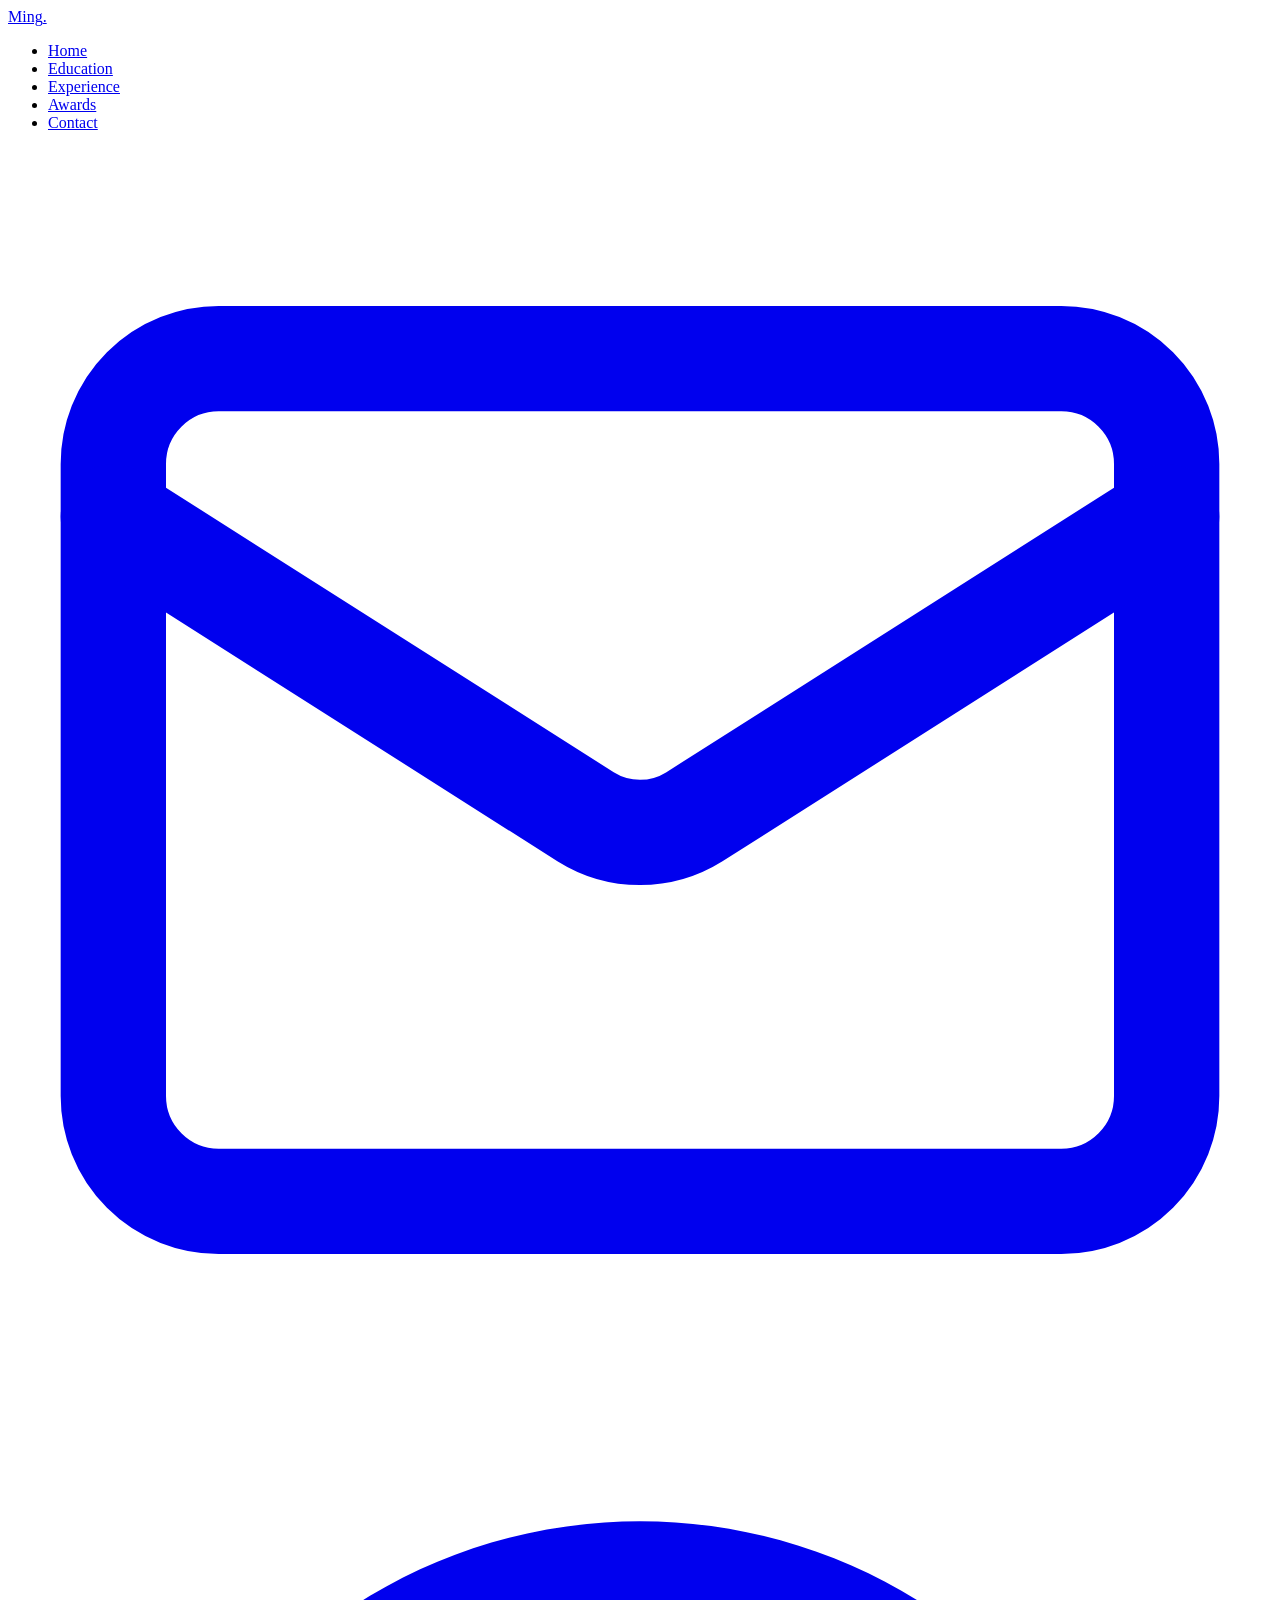
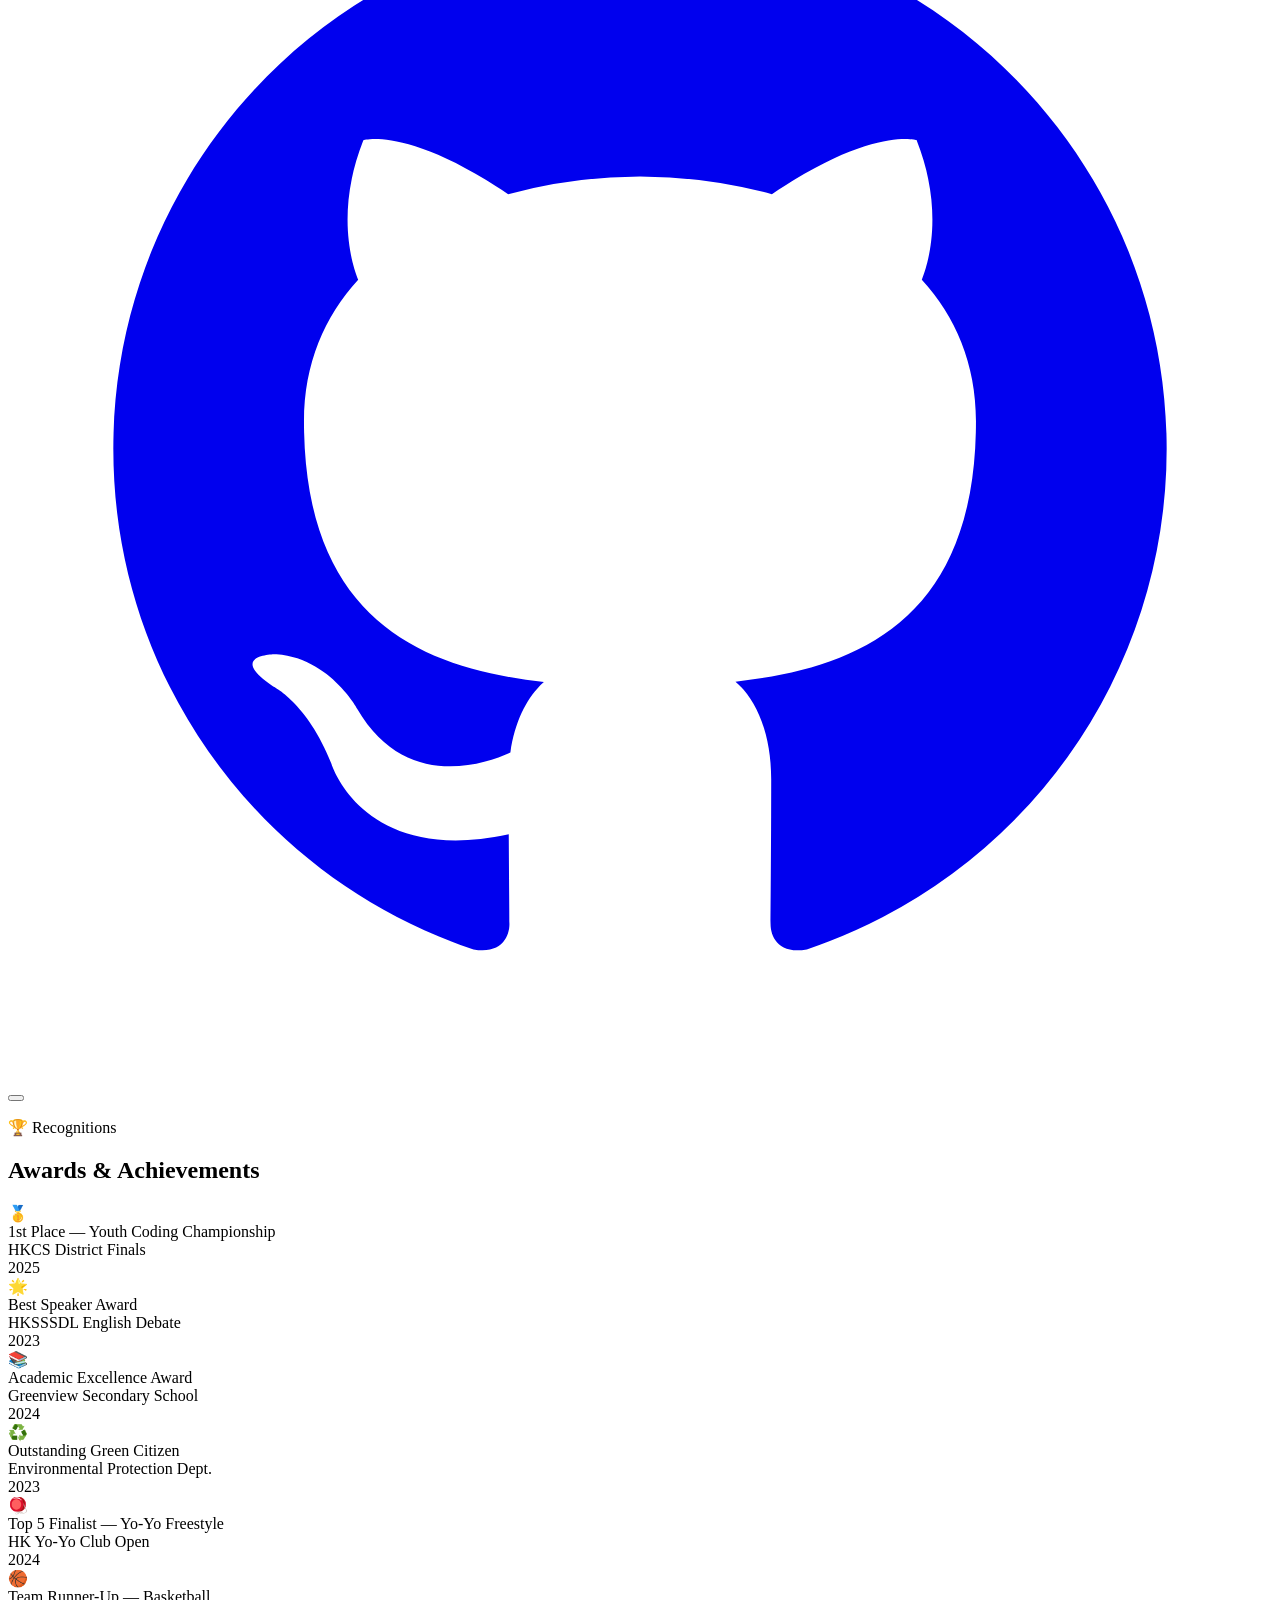
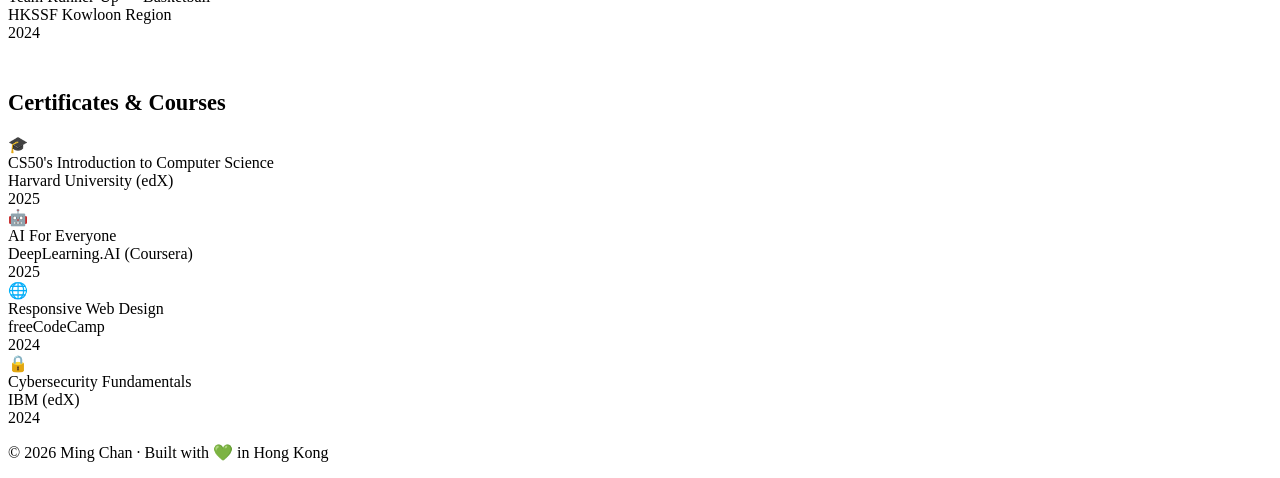
==== achievements.html @ fbb934cd "Add files via upload" ====
<!DOCTYPE html>
<html lang="en">
<head>
  <meta charset="UTF-8"/>
  <meta name="viewport" content="width=device-width,initial-scale=1.0"/>
  <title>Ming Chan — Awards</title>
  <link rel="stylesheet" href="assets/css/style.css"/>
  <script src="assets/js/main.js" defer></script>
</head>
<body>

<nav class="navbar" id="navbar">
  <div class="nav-container">
    <a class="nav-logo" href="index.html">Ming<span class="dot">.</span></a>
    <ul class="nav-links" id="navLinks">
      <li><a href="index.html#home"         class="nav-link">Home</a></li>
      <li><a href="index.html#education"    class="nav-link">Education</a></li>
      <li><a href="index.html#experience"   class="nav-link">Experience</a></li>
      <li><a href="index.html#achievements" class="nav-link">Awards</a></li>
      <li><a href="index.html#contact"      class="nav-link">Contact</a></li>
    </ul>
    <div class="nav-actions">
      <a href="mailto:abc@gmail.com" class="icon-btn" title="Email Me">
        <svg xmlns="http://www.w3.org/2000/svg" viewBox="0 0 24 24" fill="none"
             stroke="currentColor" stroke-width="2" stroke-linecap="round" stroke-linejoin="round">
          <rect x="2" y="4" width="20" height="16" rx="2"/>
          <path d="m22 7-8.97 5.7a1.94 1.94 0 0 1-2.06 0L2 7"/>
        </svg>
      </a>
      <a href="https://github.com/tempinstructor2-pixel" target="_blank" class="icon-btn" title="GitHub">
        <svg viewBox="0 0 24 24" fill="currentColor">
          <path d="M12 2C6.477 2 2 6.484 2 12.017c0 4.425 2.865 8.18 6.839 9.504.5.092.682-.217.682-.483
          0-.237-.008-.868-.013-1.703-2.782.605-3.369-1.343-3.369-1.343-.454-1.158-1.11-1.466-1.11-1.466
          -.908-.62.069-.608.069-.608 1.003.07 1.531 1.032 1.531 1.032.892 1.53 2.341 1.088 2.91.832
          .092-.647.35-1.088.636-1.338-2.22-.253-4.555-1.113-4.555-4.951 0-1.093.39-1.988 1.029-2.688
          -.103-.253-.446-1.272.098-2.65 0 0 .84-.27 2.75 1.026A9.564 9.564 0 0 1 12 6.844a9.59 9.59 0 0 1
          2.504.337c1.909-1.296 2.747-1.027 2.747-1.027.546 1.379.202 2.398.1 2.651.64.7 1.028 1.595
          1.028 2.688 0 3.848-2.339 4.695-4.566 4.943.359.309.678.92.678 1.855 0 1.338-.012 2.419-.012
          2.747 0 .268.18.58.688.482A10.019 10.019 0 0 0 22 12.017C22 6.484 17.522 2 12 2z"/>
        </svg>
      </a>
      <button class="hamburger" id="hamburger" aria-label="Toggle menu">
        <span></span><span></span><span></span>
      </button>
    </div>
  </div>
</nav>

<main class="page">
  <div class="section-wrap">
    <p class="section-tag fade-up">&#x1F3C6; Recognitions</p>
    <h2 class="section-title fade-up">Awards &amp; <span>Achievements</span></h2>
    <div class="section-divider fade-up"></div>

    <div class="award-grid">
      <div class="glass-card award-card fade-up">
        <span class="award-icon">&#x1F947;</span>
        <div class="award-title">1st Place &mdash; Youth Coding Championship</div>
        <div class="award-org">HKCS District Finals</div>
        <span class="award-year">2025</span>
      </div>
      <div class="glass-card award-card fade-up">
        <span class="award-icon">&#x1F31F;</span>
        <div class="award-title">Best Speaker Award</div>
        <div class="award-org">HKSSSDL English Debate</div>
        <span class="award-year">2023</span>
      </div>
      <div class="glass-card award-card fade-up">
        <span class="award-icon">&#x1F4DA;</span>
        <div class="award-title">Academic Excellence Award</div>
        <div class="award-org">Greenview Secondary School</div>
        <span class="award-year">2024</span>
      </div>
      <div class="glass-card award-card fade-up">
        <span class="award-icon">&#x267B;&#xFE0F;</span>
        <div class="award-title">Outstanding Green Citizen</div>
        <div class="award-org">Environmental Protection Dept.</div>
        <span class="award-year">2023</span>
      </div>
      <div class="glass-card award-card fade-up">
        <span class="award-icon">&#x1FA80;</span>
        <div class="award-title">Top 5 Finalist &mdash; Yo-Yo Freestyle</div>
        <div class="award-org">HK Yo-Yo Club Open</div>
        <span class="award-year">2024</span>
      </div>
      <div class="glass-card award-card fade-up">
        <span class="award-icon">&#x1F3C0;</span>
        <div class="award-title">Team Runner-Up &mdash; Basketball</div>
        <div class="award-org">HKSSF Kowloon Region</div>
        <span class="award-year">2024</span>
      </div>
    </div>

    <h3 style="font-size:1.4rem;font-weight:800;margin:3rem 0 1.2rem" class="fade-up">
      Certificates &amp; <span style="color:var(--green)">Courses</span>
    </h3>
    <div class="cert-list">
      <div class="glass-card cert-row fade-up">
        <span class="cert-icon">&#x1F393;</span>
        <div><div class="cert-name">CS50's Introduction to Computer Science</div>
          <div class="cert-issuer">Harvard University (edX)</div></div>
        <div class="cert-date">2025</div>
      </div>
      <div class="glass-card cert-row fade-up">
        <span class="cert-icon">&#x1F916;</span>
        <div><div class="cert-name">AI For Everyone</div>
          <div class="cert-issuer">DeepLearning.AI (Coursera)</div></div>
        <div class="cert-date">2025</div>
      </div>
      <div class="glass-card cert-row fade-up">
        <span class="cert-icon">&#x1F310;</span>
        <div><div class="cert-name">Responsive Web Design</div>
          <div class="cert-issuer">freeCodeCamp</div></div>
        <div class="cert-date">2024</div>
      </div>
      <div class="glass-card cert-row fade-up">
        <span class="cert-icon">&#x1F512;</span>
        <div><div class="cert-name">Cybersecurity Fundamentals</div>
          <div class="cert-issuer">IBM (edX)</div></div>
        <div class="cert-date">2024</div>
      </div>
    </div>
  </div>
</main>
<footer class="footer"><p>&#169; 2026 Ming Chan &middot; Built with &#x1F49A; in Hong Kong</p></footer>
</body>
</html>
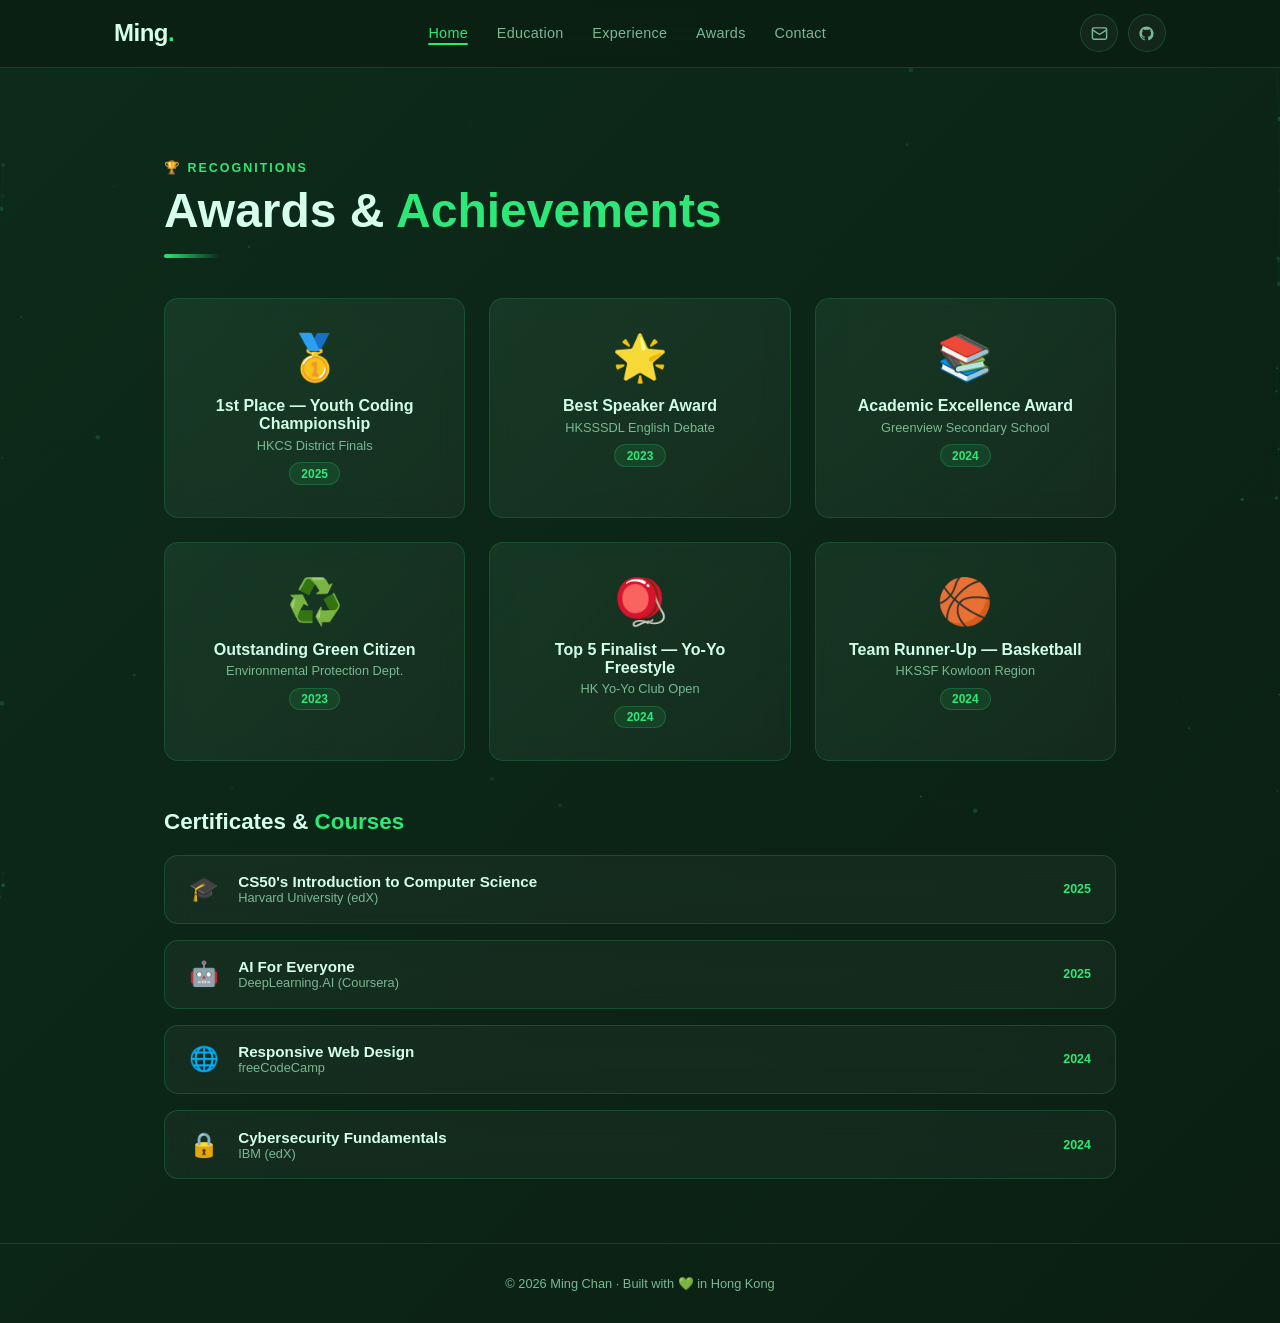
==== commit 293c8e66: "Add files via upload" ====
--- a/achievements.html
+++ b/achievements.html
@@ -4,8 +4,8 @@
   <meta charset="UTF-8"/>
   <meta name="viewport" content="width=device-width,initial-scale=1.0"/>
   <title>Ming Chan — Awards</title>
-  <link rel="stylesheet" href="assets/css/style.css"/>
-  <script src="assets/js/main.js" defer></script>
+  <link rel="stylesheet" href="style.css"/>
+  <script src="main.js" defer></script>
 </head>
 <body>
 
--- a/style.css
+++ b/style.css
@@ -0,0 +1,239 @@
+/* Shared site styles (base + page sections) */
+
+*,*::before,*::after{box-sizing:border-box;margin:0;padding:0}
+:root{
+  --g1:#0d2b1a;--g2:#0a1f12;
+  --green:#2de878;--green2:#1abc6c;--green3:#0f7c3e;
+  --glow:rgba(45,232,120,.35);
+  --card-bg:rgba(255,255,255,.04);--border:rgba(45,232,120,.18);
+  --text:#d6ffe9;--muted:#7ab893;--radius:14px;--trans:.3s ease;
+}
+
+html{scroll-behavior:smooth}
+body{font-family:'Segoe UI','Inter',sans-serif;
+  background:linear-gradient(135deg,var(--g1) 0%,var(--g2) 100%);
+  color:var(--text);min-height:100vh;overflow-x:hidden}
+
+::-webkit-scrollbar{width:6px}
+::-webkit-scrollbar-track{background:var(--g2)}
+::-webkit-scrollbar-thumb{background:var(--green3);border-radius:99px}
+
+/* Navbar */
+.navbar{position:fixed;top:0;left:0;right:0;z-index:1000;
+  background:rgba(10,31,18,.88);backdrop-filter:blur(18px);
+  border-bottom:1px solid var(--border);transition:box-shadow var(--trans)}
+.navbar.scrolled{box-shadow:0 4px 32px rgba(0,0,0,.45)}
+.nav-container{max-width:1100px;margin:0 auto;
+  display:flex;align-items:center;justify-content:space-between;padding:.9rem 1.5rem}
+.nav-logo{font-size:1.5rem;font-weight:800;color:var(--text);text-decoration:none;letter-spacing:-.5px}
+.nav-logo .dot{color:var(--green)}
+.nav-links{display:flex;gap:1.8rem;list-style:none}
+.nav-link{color:var(--muted);text-decoration:none;font-size:.9rem;font-weight:500;
+  letter-spacing:.3px;position:relative;transition:color var(--trans)}
+.nav-link::after{content:'';position:absolute;bottom:-4px;left:0;width:0;height:2px;
+  background:var(--green);border-radius:99px;transition:width var(--trans)}
+.nav-link:hover,.nav-link.active{color:var(--green)}
+.nav-link:hover::after,.nav-link.active::after{width:100%}
+.nav-actions{display:flex;align-items:center;gap:.6rem}
+.icon-btn{display:grid;place-items:center;width:38px;height:38px;border-radius:50%;
+  background:var(--card-bg);border:1px solid var(--border);color:var(--muted);
+  transition:all var(--trans);text-decoration:none}
+.icon-btn svg{width:17px;height:17px}
+.icon-btn:hover{background:var(--green);color:var(--g2);
+  box-shadow:0 0 16px var(--glow);border-color:var(--green)}
+.hamburger{display:none;flex-direction:column;gap:5px;
+  background:none;border:none;cursor:pointer;padding:4px}
+.hamburger span{display:block;width:24px;height:2px;
+  background:var(--muted);border-radius:99px;transition:all var(--trans)}
+
+/* Layout */
+.page{padding-top:80px;min-height:100vh;position:relative;z-index:1}
+.section-wrap{max-width:1000px;margin:0 auto;padding:5rem 1.5rem 4rem}
+.section-wrap.compact{padding-top:3rem}
+
+/* Section headers */
+.section-tag{font-size:.78rem;font-weight:700;letter-spacing:2px;
+  color:var(--green);text-transform:uppercase;margin-bottom:.5rem}
+.section-title{font-size:clamp(2rem,5vw,3rem);font-weight:800;
+  line-height:1.15;margin-bottom:1rem}
+.section-title span{color:var(--green)}
+.section-divider{width:56px;height:4px;
+  background:linear-gradient(90deg,var(--green),transparent);
+  border-radius:99px;margin-bottom:2.5rem}
+
+/* Cards */
+.glass-card{background:var(--card-bg);border:1px solid var(--border);
+  border-radius:var(--radius);backdrop-filter:blur(12px);
+  transition:transform var(--trans),box-shadow var(--trans),border-color var(--trans)}
+.glass-card:hover{transform:translateY(-4px);
+  box-shadow:0 16px 48px rgba(0,0,0,.3),0 0 0 1px var(--green);
+  border-color:var(--green)}
+
+/* Buttons */
+.btn-green{display:inline-flex;align-items:center;gap:.5rem;
+  padding:.72rem 1.6rem;border-radius:99px;
+  background:linear-gradient(135deg,var(--green),var(--green2));
+  color:#0a1f12;font-weight:700;font-size:.92rem;
+  text-decoration:none;border:none;cursor:pointer;
+  transition:all var(--trans);box-shadow:0 0 24px var(--glow)}
+.btn-green:hover{transform:translateY(-2px);box-shadow:0 0 40px var(--glow)}
+.btn-outline{display:inline-flex;align-items:center;gap:.5rem;
+  padding:.72rem 1.6rem;border-radius:99px;
+  border:1.5px solid var(--border);color:var(--text);
+  font-weight:600;font-size:.92rem;text-decoration:none;transition:all var(--trans)}
+.btn-outline:hover{border-color:var(--green);color:var(--green)}
+
+/* Particles */
+#particle-canvas{position:fixed;top:0;left:0;width:100%;height:100%;
+  pointer-events:none;z-index:0;opacity:.45}
+
+/* Animations */
+.fade-up{opacity:0;transform:translateY(30px);
+  transition:opacity .7s ease,transform .7s ease}
+.fade-up.visible{opacity:1;transform:translateY(0)}
+
+/* Footer */
+.footer{text-align:center;padding:2rem 1.5rem;color:var(--muted);
+  font-size:.8rem;border-top:1px solid var(--border);position:relative;z-index:1}
+
+/* Responsive */
+@media(max-width:768px){
+  .nav-links{display:none;flex-direction:column;
+    position:fixed;top:65px;left:0;right:0;
+    background:rgba(10,31,18,.97);padding:1.5rem;gap:1.2rem;
+    border-bottom:1px solid var(--border);z-index:999}
+  .nav-links.open{display:flex}
+  .hamburger{display:flex}
+}
+
+/* Home hero */
+.hero{min-height:calc(100vh - 80px);display:flex;align-items:center;padding:0 1.5rem}
+.hero-inner{max-width:1000px;margin:0 auto;width:100%;
+  display:grid;grid-template-columns:1fr 1fr;gap:4rem;align-items:center}
+.hero-greeting{font-size:.9rem;color:var(--green);font-weight:700;
+  letter-spacing:2px;text-transform:uppercase;margin-bottom:.8rem}
+.hero-name{font-size:clamp(2.6rem,7vw,4.5rem);font-weight:900;line-height:1.05;margin-bottom:.5rem}
+.hero-name span{color:var(--green)}
+.hero-tagline{font-size:1.1rem;color:var(--muted);margin-bottom:1.4rem;min-height:1.6rem}
+.cursor{display:inline-block;width:2px;height:1.1em;background:var(--green);
+  animation:blink .8s step-end infinite;vertical-align:middle}
+@keyframes blink{50%{opacity:0}}
+.hero-desc{line-height:1.8;color:#9abfaa;margin-bottom:2rem;font-size:.97rem}
+.hero-cta{display:flex;gap:1rem;flex-wrap:wrap}
+.avatar-ring{width:280px;height:280px;border-radius:50%;
+  background:conic-gradient(var(--green) 0%,var(--green3) 30%,transparent 60%);
+  padding:3px;animation:spin 8s linear infinite}
+@keyframes spin{to{transform:rotate(360deg)}}
+.avatar-inner{width:100%;height:100%;border-radius:50%;background:var(--g2);
+  display:flex;align-items:center;justify-content:center;font-size:4.5rem;user-select:none}
+.hero-avatar-wrap{display:flex;justify-content:center;align-items:center}
+.stats{display:flex;gap:2.5rem;margin-top:2.5rem;flex-wrap:wrap}
+.stat-num{font-size:2rem;font-weight:900;color:var(--green);display:block;line-height:1}
+.stat-label{font-size:.75rem;color:var(--muted);margin-top:.3rem;letter-spacing:.5px}
+@media(max-width:700px){
+  .hero-inner{grid-template-columns:1fr;text-align:center}
+  .hero-avatar-wrap{display:none}
+  .hero-cta,.stats{justify-content:center}
+}
+
+/* Experience timeline */
+.timeline{position:relative;padding-left:2.5rem;margin-top:1rem}
+.timeline::before{content:'';position:absolute;left:10px;top:0;bottom:0;
+  width:2px;background:linear-gradient(180deg,var(--green),transparent);border-radius:99px}
+.tl-item{position:relative;margin-bottom:2.5rem}
+.tl-dot{position:absolute;left:-2.5rem;top:1.2rem;width:22px;height:22px;border-radius:50%;
+  background:var(--g2);border:2px solid var(--green);
+  box-shadow:0 0 12px var(--glow);display:grid;place-items:center;font-size:.75rem;z-index:1}
+.tl-card{padding:1.6rem 1.8rem;border-radius:var(--radius)}
+.tl-header{display:flex;align-items:flex-start;justify-content:space-between;
+  flex-wrap:wrap;gap:.5rem;margin-bottom:.75rem}
+.tl-title{font-size:1.1rem;font-weight:800}
+.tl-date{font-size:.78rem;color:var(--green);font-weight:700;
+  background:rgba(45,232,120,.1);border:1px solid rgba(45,232,120,.2);
+  padding:.2rem .7rem;border-radius:99px;white-space:nowrap}
+.tl-org{font-size:.85rem;color:var(--muted);margin-bottom:.6rem}
+.tl-desc{font-size:.88rem;line-height:1.65;color:#9abfaa}
+.tl-badges{display:flex;flex-wrap:wrap;gap:.5rem;margin-top:.8rem}
+.tl-badge{font-size:.72rem;padding:.22rem .65rem;
+  background:rgba(45,232,120,.08);border:1px solid rgba(45,232,120,.15);
+  border-radius:99px;color:var(--green);font-weight:600}
+.tl-badge.gold{background:rgba(255,200,50,.1);border-color:rgba(255,200,50,.3);color:#ffc832}
+.tl-badge.silver{background:rgba(180,180,200,.1);border-color:rgba(180,180,200,.3);color:#b4b4c8}
+
+/* Education */
+.edu-grid{display:grid;grid-template-columns:1fr 1fr;gap:1.5rem;margin-bottom:2.5rem}
+.edu-card{padding:2rem;border-radius:var(--radius)}
+.edu-icon{font-size:2.4rem;margin-bottom:.9rem}
+.edu-label{font-size:.73rem;font-weight:700;color:var(--green);
+  letter-spacing:2px;text-transform:uppercase;margin-bottom:.3rem}
+.edu-value{font-size:1.25rem;font-weight:800;margin-bottom:.4rem}
+.edu-sub{color:var(--muted);font-size:.88rem;line-height:1.6}
+.bar-wrap{padding:2rem;border-radius:var(--radius);margin-bottom:2rem}
+.bar-row{display:flex;align-items:center;gap:1rem;margin-bottom:.9rem}
+.bar-subject{width:135px;font-size:.85rem;color:var(--muted);flex-shrink:0}
+.bar-track{flex:1;height:8px;background:rgba(255,255,255,.07);border-radius:99px;overflow:hidden}
+.bar-fill{height:100%;border-radius:99px;
+  background:linear-gradient(90deg,var(--green),var(--green2));
+  width:0;transition:width 1.3s cubic-bezier(.25,.8,.25,1)}
+.bar-pct{width:40px;font-size:.8rem;color:var(--green);font-weight:700;text-align:right}
+.course-grid{display:grid;grid-template-columns:repeat(auto-fill,minmax(185px,1fr));gap:1rem}
+.course-chip{padding:1rem 1.2rem;border-radius:var(--radius);
+  display:flex;align-items:center;gap:.75rem;font-size:.9rem;font-weight:600}
+@media(max-width:620px){.edu-grid{grid-template-columns:1fr}}
+
+/* Awards */
+.award-grid{display:grid;grid-template-columns:repeat(auto-fill,minmax(255px,1fr));gap:1.5rem}
+.award-card{padding:2rem;border-radius:var(--radius);text-align:center;position:relative;overflow:hidden}
+.award-card::after{content:'';position:absolute;inset:0;
+  background:linear-gradient(135deg,rgba(45,232,120,.05),transparent);pointer-events:none}
+.award-icon{font-size:2.8rem;display:block;margin-bottom:.8rem}
+.award-title{font-size:1rem;font-weight:800;margin-bottom:.3rem}
+.award-org{font-size:.8rem;color:var(--muted);margin-bottom:.6rem}
+.award-year{display:inline-block;font-size:.75rem;font-weight:700;color:var(--green);
+  background:rgba(45,232,120,.1);border:1px solid rgba(45,232,120,.2);
+  border-radius:99px;padding:.2rem .7rem}
+.cert-list{display:flex;flex-direction:column;gap:1rem}
+.cert-row{display:flex;align-items:center;gap:1.2rem;
+  padding:1.1rem 1.5rem;border-radius:var(--radius)}
+.cert-icon{font-size:1.5rem;flex-shrink:0}
+.cert-name{font-size:.95rem;font-weight:700}
+.cert-issuer{font-size:.8rem;color:var(--muted)}
+.cert-date{margin-left:auto;font-size:.78rem;color:var(--green);font-weight:600;white-space:nowrap}
+
+/* Contact */
+.contact-grid{display:grid;grid-template-columns:1fr 1.4fr;gap:2.5rem;align-items:start}
+.contact-info{display:flex;flex-direction:column;gap:1.2rem}
+.info-card{padding:1.4rem 1.6rem;border-radius:var(--radius);
+  display:flex;align-items:center;gap:1rem;text-decoration:none;color:inherit;
+  transition:all var(--trans)}
+.info-card:hover{border-color:var(--green);transform:translateX(6px)}
+.info-icon{width:46px;height:46px;border-radius:12px;flex-shrink:0;
+  background:rgba(45,232,120,.12);display:grid;place-items:center;font-size:1.4rem}
+.info-label{font-size:.73rem;color:var(--muted);font-weight:600;
+  letter-spacing:.5px;text-transform:uppercase}
+.info-val{font-size:.93rem;font-weight:700;margin-top:.1rem;word-break:break-all}
+.form-card{padding:2.2rem;border-radius:var(--radius)}
+.form-title{font-size:1.3rem;font-weight:800;margin-bottom:1.5rem}
+.form-group{margin-bottom:1.2rem}
+.form-group label{display:block;font-size:.78rem;color:var(--muted);
+  font-weight:600;letter-spacing:.5px;text-transform:uppercase;margin-bottom:.45rem}
+.form-group input,.form-group textarea{
+  width:100%;padding:.85rem 1rem;border-radius:10px;
+  background:rgba(255,255,255,.05);border:1px solid var(--border);
+  color:var(--text);font-size:.9rem;font-family:inherit;
+  transition:border-color var(--trans);outline:none}
+.form-group input:focus,.form-group textarea:focus{
+  border-color:var(--green);box-shadow:0 0 0 3px rgba(45,232,120,.12)}
+.form-group textarea{resize:vertical;min-height:120px}
+.form-row{display:grid;grid-template-columns:1fr 1fr;gap:1rem}
+.toast{position:fixed;bottom:2rem;right:2rem;z-index:9999;
+  background:var(--green);color:#0a1f12;font-weight:700;
+  padding:.9rem 1.6rem;border-radius:99px;font-size:.9rem;
+  box-shadow:0 8px 32px rgba(45,232,120,.35);
+  transform:translateY(80px);opacity:0;transition:all .4s ease}
+.toast.show{transform:translateY(0);opacity:1}
+@media(max-width:700px){
+  .contact-grid{grid-template-columns:1fr}
+  .form-row{grid-template-columns:1fr}
+}
+
